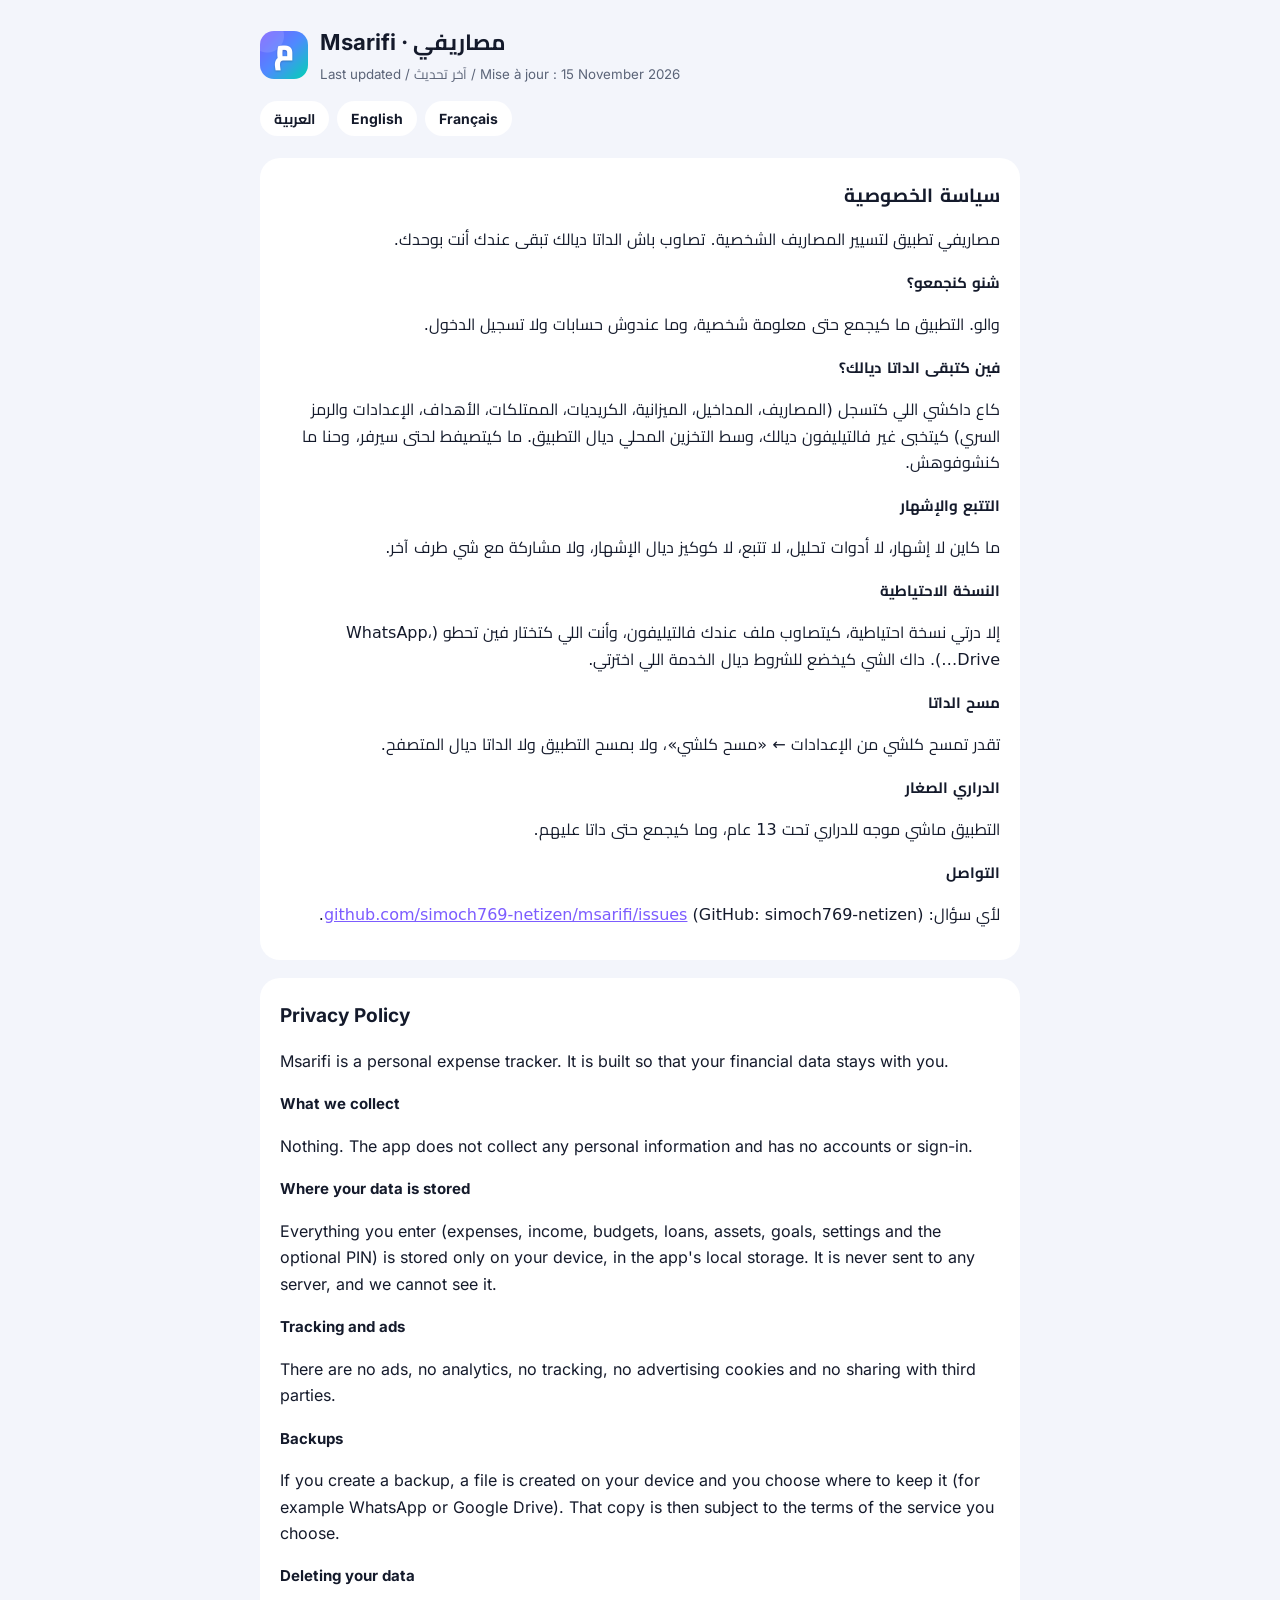
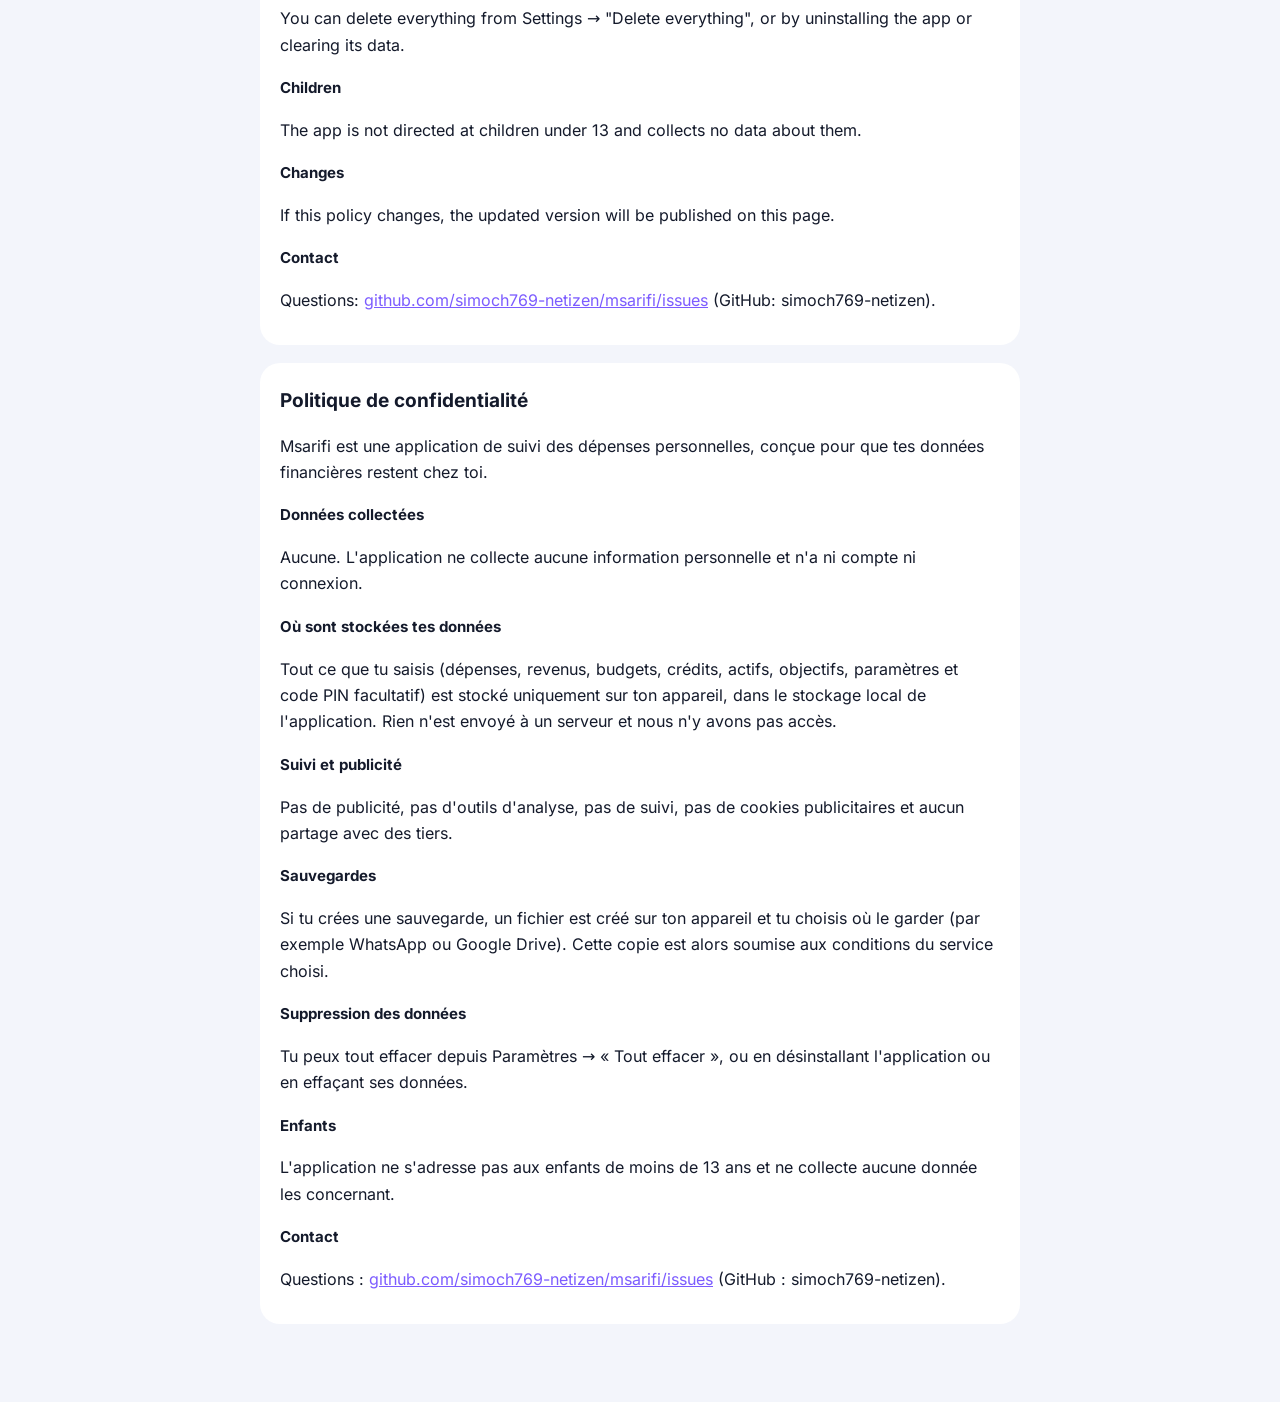
==== privacy.html @ baaad16c "v8: privacy policy (ar/en/fr), manifest id/categories, privacy link in settings" ====
<!doctype html>
<html lang="en">
<head>
<meta charset="utf-8">
<meta name="viewport" content="width=device-width,initial-scale=1">
<title>Msarifi · Privacy Policy · سياسة الخصوصية · Politique de confidentialité</title>
<meta name="description" content="Msarifi privacy policy: your data stays on your device. No accounts, no servers, no tracking.">
<link rel="icon" href="icons/icon-192.png">
<style>
@font-face{font-family:Cairo;font-weight:200 1000;font-display:swap;src:url(fonts/cairo-arabic.woff2) format('woff2');unicode-range:U+0600-06FF,U+FE70-FEFF}
@font-face{font-family:Inter;font-weight:100 900;font-display:swap;src:url(fonts/inter-latin.woff2) format('woff2')}
:root{color-scheme:dark light;--bg:#0b0f1a;--card:#141a2b;--text:#eef1f8;--muted:#9aa4bd;--acc:#7c5cff}
@media (prefers-color-scheme:light){:root{--bg:#f3f5fb;--card:#fff;--text:#141a2b;--muted:#5b6478}}
body{margin:0;background:var(--bg);color:var(--text);font-family:Inter,Cairo,system-ui,sans-serif;line-height:1.65}
main{max-width:760px;margin:0 auto;padding:24px 18px 60px}
header{display:flex;align-items:center;gap:12px;margin-bottom:12px}
header img{width:48px;height:48px;border-radius:14px}
h1{font-size:22px;margin:0}
nav{display:flex;gap:8px;margin:14px 0 22px}
nav a{padding:6px 14px;border-radius:99px;background:var(--card);color:var(--text);text-decoration:none;font-weight:700;font-size:14px}
section{background:var(--card);border-radius:20px;padding:6px 20px 16px;margin-bottom:18px}
section[dir=rtl]{font-family:Cairo,system-ui,sans-serif}
h2{font-size:19px}h3{font-size:15px;margin:18px 0 4px}
p,li{color:var(--text)}small,.muted{color:var(--muted)}
a{color:var(--acc)}
</style>
</head>
<body>
<main>
<header><img src="icons/icon-192.png" alt=""><div><h1>Msarifi · مصاريفي</h1><small class="muted">Last updated / آخر تحديث / Mise à jour : 15 November 2026</small></div></header>
<nav><a href="#ar">العربية</a><a href="#en">English</a><a href="#fr">Français</a></nav>

<section id="ar" dir="rtl" lang="ar">
<h2>سياسة الخصوصية</h2>
<p>مصاريفي تطبيق لتسيير المصاريف الشخصية. تصاوب باش الداتا ديالك تبقى عندك أنت بوحدك.</p>
<h3>شنو كنجمعو؟</h3>
<p>والو. التطبيق ما كيجمع حتى معلومة شخصية، وما عندوش حسابات ولا تسجيل الدخول.</p>
<h3>فين كتبقى الداتا ديالك؟</h3>
<p>كاع داكشي اللي كتسجل (المصاريف، المداخيل، الميزانية، الكريديات، الممتلكات، الأهداف، الإعدادات والرمز السري) كيتخبى غير فالتيليفون ديالك، وسط التخزين المحلي ديال التطبيق. ما كيتصيفط لحتى سيرفر، وحنا ما كنشوفوهش.</p>
<h3>التتبع والإشهار</h3>
<p>ما كاين لا إشهار، لا أدوات تحليل، لا تتبع، لا كوكيز ديال الإشهار، ولا مشاركة مع شي طرف آخر.</p>
<h3>النسخة الاحتياطية</h3>
<p>إلا درتي نسخة احتياطية، كيتصاوب ملف عندك فالتيليفون، وأنت اللي كتختار فين تحطو (WhatsApp، Drive…). داك الشي كيخضع للشروط ديال الخدمة اللي اخترتي.</p>
<h3>مسح الداتا</h3>
<p>تقدر تمسح كلشي من الإعدادات ← «مسح كلشي»، ولا بمسح التطبيق ولا الداتا ديال المتصفح.</p>
<h3>الدراري الصغار</h3>
<p>التطبيق ماشي موجه للدراري تحت 13 عام، وما كيجمع حتى داتا عليهم.</p>
<h3>التواصل</h3>
<p>لأي سؤال: <a href="https://github.com/simoch769-netizen/msarifi/issues">github.com/simoch769-netizen/msarifi/issues</a> (GitHub: simoch769-netizen).</p>
</section>

<section id="en" dir="ltr" lang="en">
<h2>Privacy Policy</h2>
<p>Msarifi is a personal expense tracker. It is built so that your financial data stays with you.</p>
<h3>What we collect</h3>
<p>Nothing. The app does not collect any personal information and has no accounts or sign-in.</p>
<h3>Where your data is stored</h3>
<p>Everything you enter (expenses, income, budgets, loans, assets, goals, settings and the optional PIN) is stored only on your device, in the app's local storage. It is never sent to any server, and we cannot see it.</p>
<h3>Tracking and ads</h3>
<p>There are no ads, no analytics, no tracking, no advertising cookies and no sharing with third parties.</p>
<h3>Backups</h3>
<p>If you create a backup, a file is created on your device and you choose where to keep it (for example WhatsApp or Google Drive). That copy is then subject to the terms of the service you choose.</p>
<h3>Deleting your data</h3>
<p>You can delete everything from Settings → "Delete everything", or by uninstalling the app or clearing its data.</p>
<h3>Children</h3>
<p>The app is not directed at children under 13 and collects no data about them.</p>
<h3>Changes</h3>
<p>If this policy changes, the updated version will be published on this page.</p>
<h3>Contact</h3>
<p>Questions: <a href="https://github.com/simoch769-netizen/msarifi/issues">github.com/simoch769-netizen/msarifi/issues</a> (GitHub: simoch769-netizen).</p>
</section>

<section id="fr" dir="ltr" lang="fr">
<h2>Politique de confidentialité</h2>
<p>Msarifi est une application de suivi des dépenses personnelles, conçue pour que tes données financières restent chez toi.</p>
<h3>Données collectées</h3>
<p>Aucune. L'application ne collecte aucune information personnelle et n'a ni compte ni connexion.</p>
<h3>Où sont stockées tes données</h3>
<p>Tout ce que tu saisis (dépenses, revenus, budgets, crédits, actifs, objectifs, paramètres et code PIN facultatif) est stocké uniquement sur ton appareil, dans le stockage local de l'application. Rien n'est envoyé à un serveur et nous n'y avons pas accès.</p>
<h3>Suivi et publicité</h3>
<p>Pas de publicité, pas d'outils d'analyse, pas de suivi, pas de cookies publicitaires et aucun partage avec des tiers.</p>
<h3>Sauvegardes</h3>
<p>Si tu crées une sauvegarde, un fichier est créé sur ton appareil et tu choisis où le garder (par exemple WhatsApp ou Google Drive). Cette copie est alors soumise aux conditions du service choisi.</p>
<h3>Suppression des données</h3>
<p>Tu peux tout effacer depuis Paramètres → « Tout effacer », ou en désinstallant l'application ou en effaçant ses données.</p>
<h3>Enfants</h3>
<p>L'application ne s'adresse pas aux enfants de moins de 13 ans et ne collecte aucune donnée les concernant.</p>
<h3>Contact</h3>
<p>Questions : <a href="https://github.com/simoch769-netizen/msarifi/issues">github.com/simoch769-netizen/msarifi/issues</a> (GitHub : simoch769-netizen).</p>
</section>
</main>
</body>
</html>
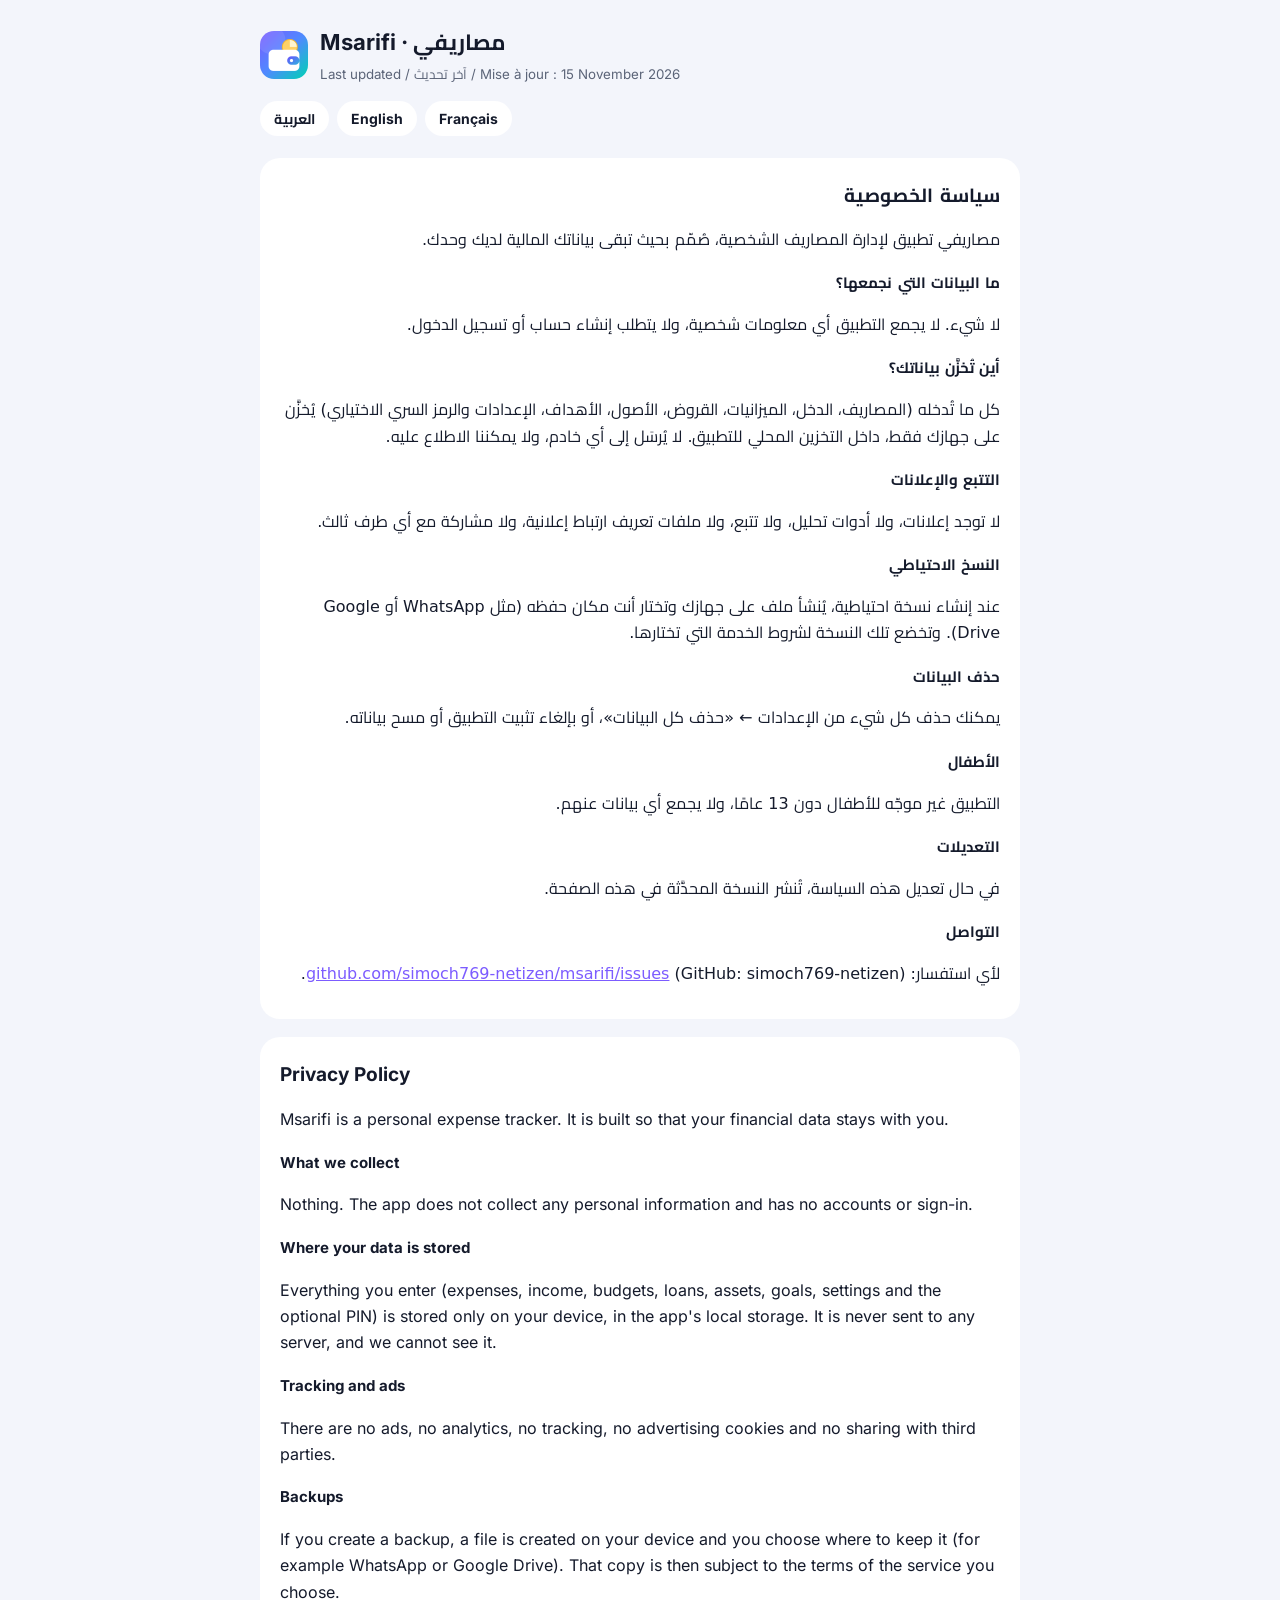
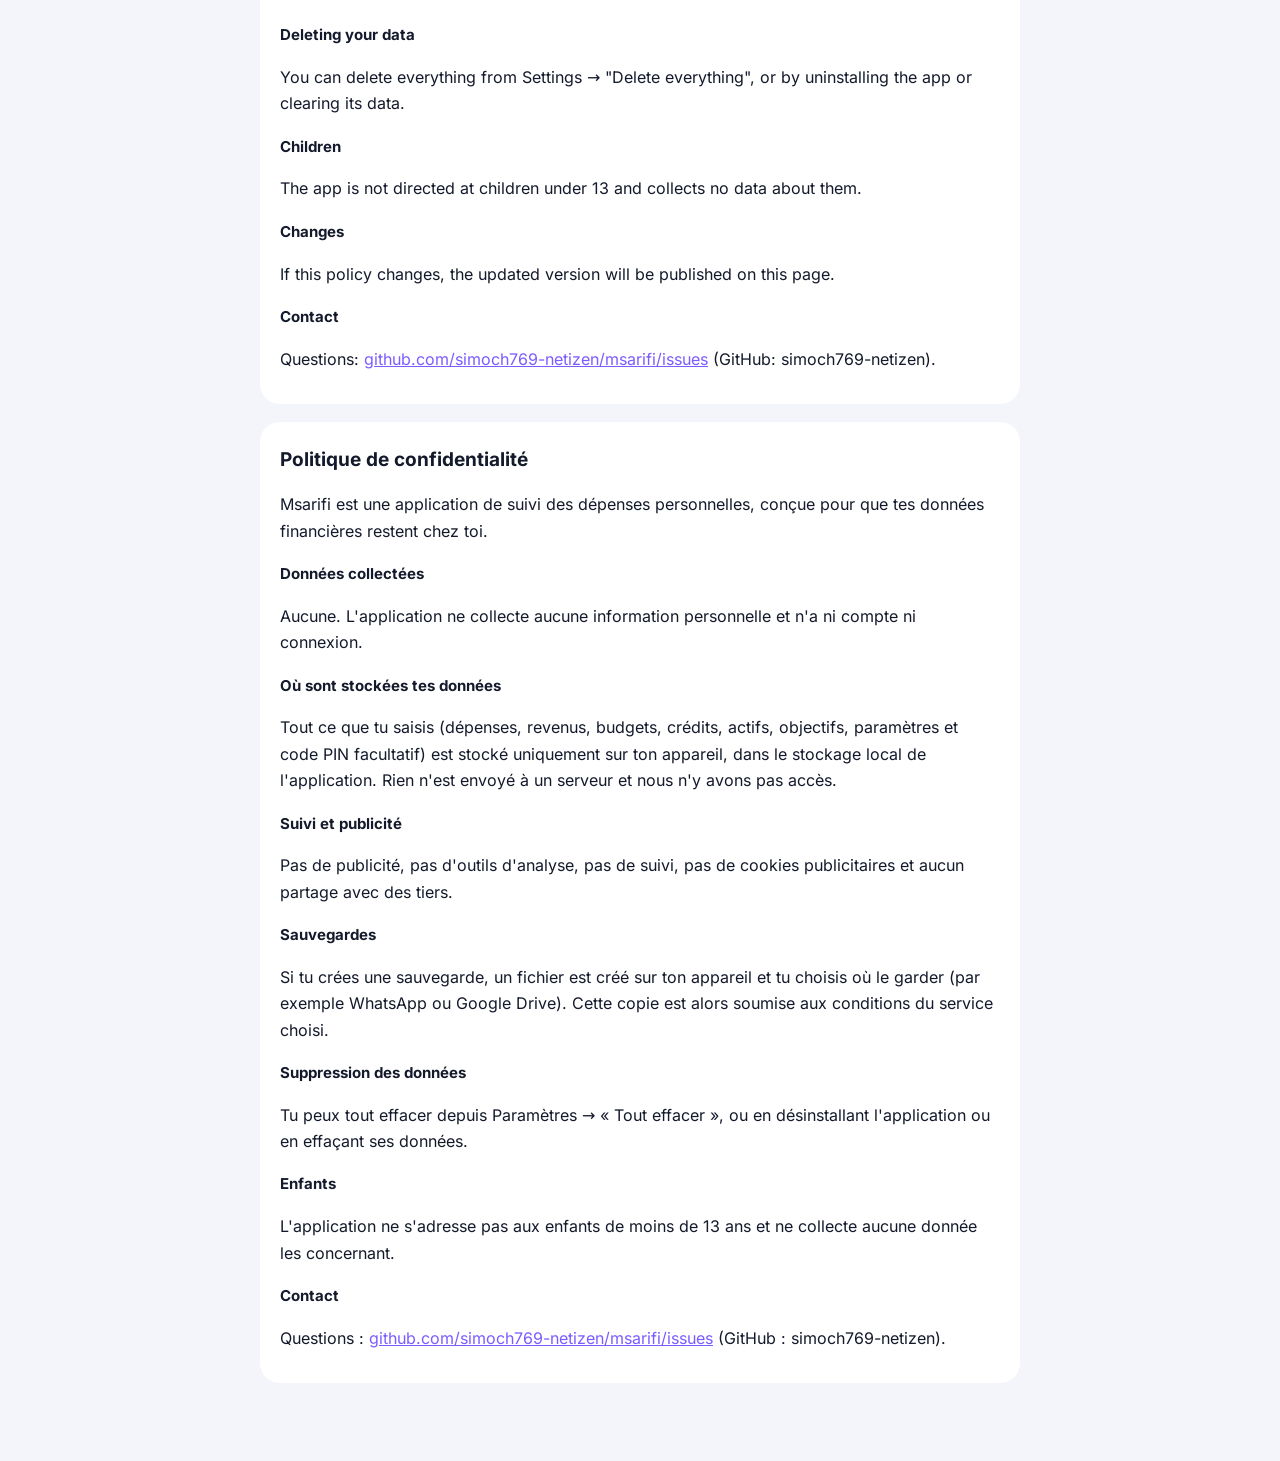
==== commit 3af589cb: "v10: Modern Standard Arabic UI, new wallet logo and icons" ====
--- a/privacy.html
+++ b/privacy.html
@@ -5,7 +5,7 @@
 <meta name="viewport" content="width=device-width,initial-scale=1">
 <title>Msarifi · Privacy Policy · سياسة الخصوصية · Politique de confidentialité</title>
 <meta name="description" content="Msarifi privacy policy: your data stays on your device. No accounts, no servers, no tracking.">
-<link rel="icon" href="icons/icon-192.png">
+<link rel="icon" href="icons/favicon-32.png">
 <style>
 @font-face{font-family:Cairo;font-weight:200 1000;font-display:swap;src:url(fonts/cairo-arabic.woff2) format('woff2');unicode-range:U+0600-06FF,U+FE70-FEFF}
 @font-face{font-family:Inter;font-weight:100 900;font-display:swap;src:url(fonts/inter-latin.woff2) format('woff2')}
@@ -32,21 +32,23 @@
 
 <section id="ar" dir="rtl" lang="ar">
 <h2>سياسة الخصوصية</h2>
-<p>مصاريفي تطبيق لتسيير المصاريف الشخصية. تصاوب باش الداتا ديالك تبقى عندك أنت بوحدك.</p>
-<h3>شنو كنجمعو؟</h3>
-<p>والو. التطبيق ما كيجمع حتى معلومة شخصية، وما عندوش حسابات ولا تسجيل الدخول.</p>
-<h3>فين كتبقى الداتا ديالك؟</h3>
-<p>كاع داكشي اللي كتسجل (المصاريف، المداخيل، الميزانية، الكريديات، الممتلكات، الأهداف، الإعدادات والرمز السري) كيتخبى غير فالتيليفون ديالك، وسط التخزين المحلي ديال التطبيق. ما كيتصيفط لحتى سيرفر، وحنا ما كنشوفوهش.</p>
-<h3>التتبع والإشهار</h3>
-<p>ما كاين لا إشهار، لا أدوات تحليل، لا تتبع، لا كوكيز ديال الإشهار، ولا مشاركة مع شي طرف آخر.</p>
-<h3>النسخة الاحتياطية</h3>
-<p>إلا درتي نسخة احتياطية، كيتصاوب ملف عندك فالتيليفون، وأنت اللي كتختار فين تحطو (WhatsApp، Drive…). داك الشي كيخضع للشروط ديال الخدمة اللي اخترتي.</p>
-<h3>مسح الداتا</h3>
-<p>تقدر تمسح كلشي من الإعدادات ← «مسح كلشي»، ولا بمسح التطبيق ولا الداتا ديال المتصفح.</p>
-<h3>الدراري الصغار</h3>
-<p>التطبيق ماشي موجه للدراري تحت 13 عام، وما كيجمع حتى داتا عليهم.</p>
+<p>مصاريفي تطبيق لإدارة المصاريف الشخصية، صُمّم بحيث تبقى بياناتك المالية لديك وحدك.</p>
+<h3>ما البيانات التي نجمعها؟</h3>
+<p>لا شيء. لا يجمع التطبيق أي معلومات شخصية، ولا يتطلب إنشاء حساب أو تسجيل الدخول.</p>
+<h3>أين تُخزَّن بياناتك؟</h3>
+<p>كل ما تُدخله (المصاريف، الدخل، الميزانيات، القروض، الأصول، الأهداف، الإعدادات والرمز السري الاختياري) يُخزَّن على جهازك فقط، داخل التخزين المحلي للتطبيق. لا يُرسَل إلى أي خادم، ولا يمكننا الاطلاع عليه.</p>
+<h3>التتبع والإعلانات</h3>
+<p>لا توجد إعلانات، ولا أدوات تحليل، ولا تتبع، ولا ملفات تعريف ارتباط إعلانية، ولا مشاركة مع أي طرف ثالث.</p>
+<h3>النسخ الاحتياطي</h3>
+<p>عند إنشاء نسخة احتياطية، يُنشأ ملف على جهازك وتختار أنت مكان حفظه (مثل WhatsApp أو Google Drive). وتخضع تلك النسخة لشروط الخدمة التي تختارها.</p>
+<h3>حذف البيانات</h3>
+<p>يمكنك حذف كل شيء من الإعدادات ← «حذف كل البيانات»، أو بإلغاء تثبيت التطبيق أو مسح بياناته.</p>
+<h3>الأطفال</h3>
+<p>التطبيق غير موجّه للأطفال دون 13 عامًا، ولا يجمع أي بيانات عنهم.</p>
+<h3>التعديلات</h3>
+<p>في حال تعديل هذه السياسة، تُنشر النسخة المحدَّثة في هذه الصفحة.</p>
 <h3>التواصل</h3>
-<p>لأي سؤال: <a href="https://github.com/simoch769-netizen/msarifi/issues">github.com/simoch769-netizen/msarifi/issues</a> (GitHub: simoch769-netizen).</p>
+<p>لأي استفسار: <a href="https://github.com/simoch769-netizen/msarifi/issues">github.com/simoch769-netizen/msarifi/issues</a> (GitHub: simoch769-netizen).</p>
 </section>
 
 <section id="en" dir="ltr" lang="en">
